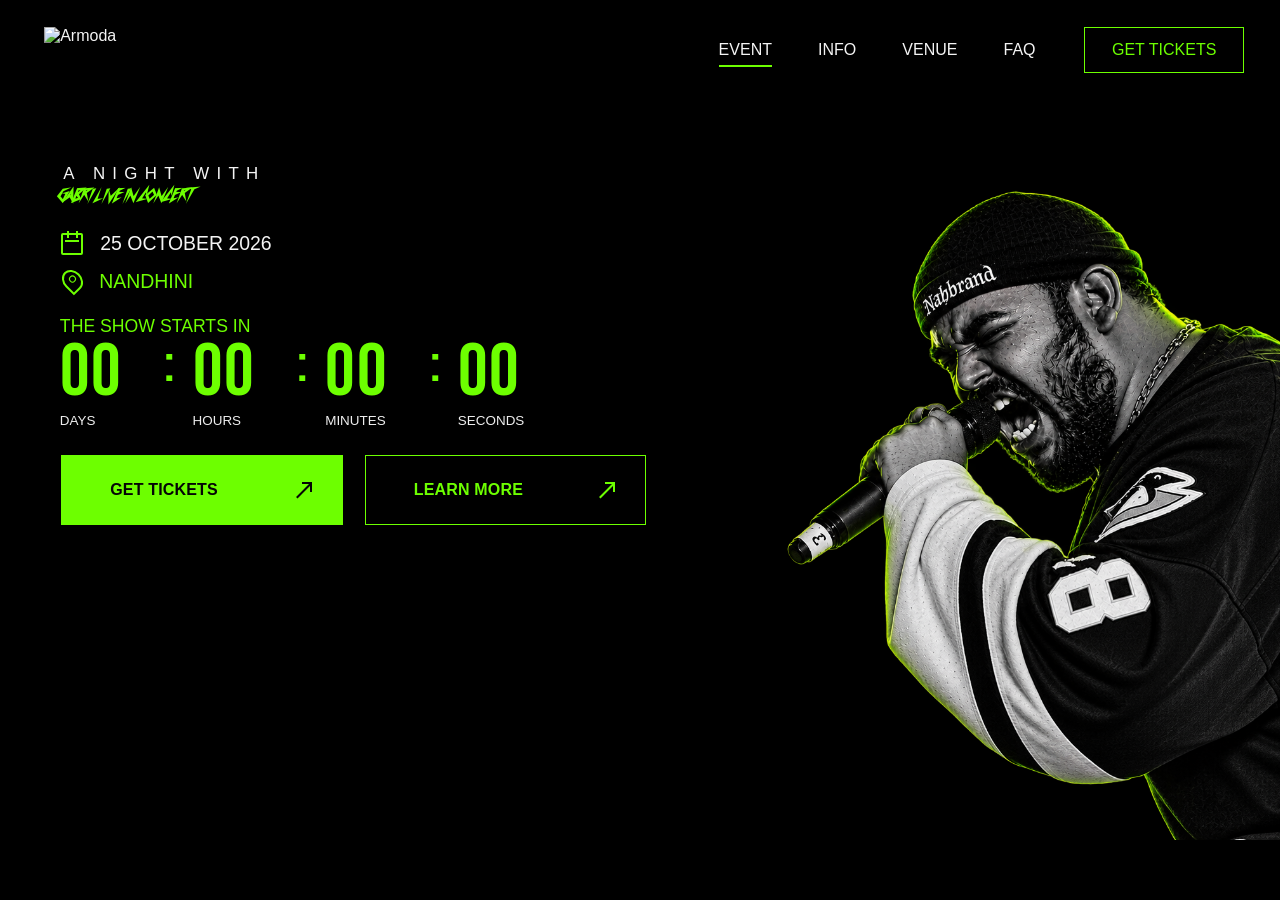
==== index.html @ 2de0a815 "Revise index.html with new logo and structure Updated HTML structure and replaced logo image." ====
<!DOCTYPE html>
<html lang="en">
<head>
  <meta charset="UTF-8">
  <meta name="viewport" content="width=device-width, initial-scale=1.0">
  <title>A freshers with us</title>
  <link rel="preconnect" href="https://fonts.googleapis.com">
  <link rel="preconnect" href="https://fonts.gstatic.com" crossorigin>
  <link href="https://fonts.googleapis.com/css2?family=Anton&family=Bebas+Neue&family=Poppins:wght@400;600&display=swap" rel="stylesheet">
  <link rel="stylesheet" href="shared.css">
  <link rel="stylesheet" href="style.css">
</head>
<body>
  <main class="stage">
    <section class="canvas" aria-label="Concert landing page">

       <div class="asset-placeholder logo-placeholder">
        <img src="armoda.png" alt="Armoda">
      </div>

      <nav class="nav">

        <button class="mobile-menu" type="button" aria-label="Open menu">
          <span></span>
          <span></span>
          <span></span>
        </button>

        <a href="index.html" class="active">EVENT</a>
        <a href="info.html">INFO</a>
        <a href="venue.html">VENUE</a>
        <a href="faq.html">FAQ</a>

        <a class="nav-ticket" href="https://tickets.armado26.in">
          GET TICKETS
        </a>

      </nav>
      <div class="mobile-menu-panel">

        <button class="mobile-menu-close" type="button" aria-label="Close menu">
          ×
        </button>

        <a href="index.html" class="active">EVENT</a>
        <a href="info.html">INFO</a>
        <a href="venue.html">VENUE</a>
        <a href="faq.html">FAQ</a>
        <a href="https://tickets.armado26.in/login">LOGIN</a>

      </div>

      <section class="hero" id="event">
        <p class="eyebrow">A NIGHT WITH</p>

        <h1 class="event-title">
          <span class="line-white">GABRI</span>
          <span class="line-green">LIVE IN CONCERT</span>
        </h1>

        <div class="event-meta">
          <div class="meta-row">
            <span class="css-icon calendar-icon" aria-hidden="true"></span>
            <span>25 OCTOBER 2026</span>
          </div>
          <div class="meta-row location-row">
            <span class="css-icon pin-icon" aria-hidden="true"></span>
            <strong>NANDHINI</strong>
          </div>
        </div>

        <div class="countdown-wrap">
          <p>THE SHOW STARTS IN</p>
          <div class="countdown" aria-live="polite">
            <div><strong id="days">11</strong><span>DAYS</span></div>
            <i>:</i>
            <div><strong id="hours">05</strong><span>HOURS</span></div>
            <i>:</i>
            <div><strong id="minutes">42</strong><span>MINUTES</span></div>
            <i>:</i>
            <div><strong id="seconds">19</strong><span>SECONDS</span></div>
          </div>
        </div>

        <div class="actions" id="tickets">
          <a class="button primary" href="https://tickets.armado26.in">
            <span>GET TICKETS</span><span class="arrow"></span>
          </a>
          <a class="button secondary" href="#info">
            <span>LEARN MORE</span><span class="arrow"></span>
          </a>
        </div>
      </section>

      <!-- ASSET PLACEHOLDER: artist image -->
      <div class="asset-placeholder artist-placeholder">
        <picture>
          <source media="(max-width: 600px)" srcset="artist1.png">
          <img src="artist.png" alt="Artist">
        </picture>
      </div>

      <!-- ASSET PLACEHOLDER: bottom emblem -->

      <!-- Minimal invisible anchors to preserve the original navigation -->
      <span id="info" class="anchor"></span>
      <span id="venue" class="anchor"></span>
      <span id="faq" class="anchor"></span>
    </section>
  </main>
  <script src="script.js"></script>
</body>
</html>
---- shared.css ----
:root {
  --green: #6dff00;
  --white: #f4f4f4;
  --black: #000;
}

.logo-placeholder {
  position: absolute;
  left: 3.45%;
  top: 3%;
  width: 6.7%;
  height: 8.7%;
  border: none;
  background: transparent;
  display: flex;
  align-items: center;
  justify-content: center;
  z-index: 10;
}

.logo-placeholder img {
  width: 100%;
  height: 100%;
  object-fit: contain;
  display: block;
}

.nav {
  position: absolute;
  top: 3%;
  right: 2.8%;
  height: 5.1%;
  display: flex;
  align-items: center;
  gap: 3.6vw;
  z-index: 10;
}

.nav a {
  color: var(--white);
  text-decoration: none;
  font-size: mamp(9px, 1.05vw, 16px);
  font-weight: 500;
  white-space: nowrap;
  transition: 0.2s ease;
}

.nav a:hover {
  color: var(--green);
}

.nav-ticket {
  margin-left: 0.2vw;
  width: 12.5vw;
  min-width: 130px;
  max-width: 192px;
  height: 100%;
  border: 1px solid var(--green);
  color: var(--green) !important;
  display: flex;
  align-items: center;
  justify-content: center;
}

.nav-ticket:hover {
  background: var(--green);
  color: #000 !important;
}

@media (max-width: 900px) {
  .nav {
    gap: 2vw;
  }
  .nav-ticket {
    min-width: 120px;
  }
}

/* =========================================================
   MOBILE NAV — FINAL OVERRIDE
   ========================================================= */

.mobile-menu {
  display: none;
}

.mobile-menu-panel {
  display: none;
}


@media screen and (max-width: 600px) {

  /* -------------------------------------------------------
     NAV CONTAINER
     ------------------------------------------------------- */

  .nav {
    position: absolute !important;

    top: 16px !important;
    left: 0 !important;
    right: 0 !important;

    width: 100% !important;
    height: 40px !important;

    padding: 0 12px !important;

    display: flex !important;
    align-items: center !important;
    justify-content: flex-end !important;

    gap: 0 !important;

    z-index: 100 !important;
  }


  /* -------------------------------------------------------
     HIDE ALL DESKTOP NAV LINKS
     ------------------------------------------------------- */

  .nav > a {
    display: none !important;
  }


  /* -------------------------------------------------------
     HAMBURGER — TOP RIGHT
     ------------------------------------------------------- */

  .mobile-menu {
    display: flex !important;

    position: relative !important;

    width: 35px !important;
    height: 35px !important;

    margin: 0 !important;
    padding: 0 !important;

    border: 1px solid var(--green) !important;

    background: transparent !important;

    flex-direction: column !important;
    align-items: center !important;
    justify-content: center !important;

    gap: 4px !important;

    cursor: pointer;

    z-index: 110 !important;
  }

  .mobile-menu span {
    display: block !important;

    width: 18px !important;
    height: 1px !important;

    margin: 0 !important;

    background: var(--green) !important;
  }


  /* -------------------------------------------------------
     LOGO — TOP LEFT
     ------------------------------------------------------- */

  .logo-placeholder {
    display: flex !important;

    position: absolute !important;

    top: 16px !important;
    left: 12px !important;

    right: auto !important;

    width: 48px !important;
    height: 48px !important;

    margin: 0 !important;
    padding: 0 !important;

    border: none !important;

    background: transparent !important;

    align-items: center !important;
    justify-content: center !important;

    z-index: 110 !important;
  }

  .logo-placeholder img {
    display: block !important;

    width: 100% !important;
    height: 100% !important;

    object-fit: contain !important;
  }


  /* -------------------------------------------------------
     MOBILE MENU PANEL
     ------------------------------------------------------- */

  .mobile-menu-panel {
    position: fixed !important;

    inset: 0 !important;

    width: 100vw !important;
    height: 100vh !important;

    display: flex !important;

    flex-direction: column !important;

    align-items: center !important;
    justify-content: center !important;

    gap: 28px !important;

    background: #000 !important;

    z-index: 200 !important;

    opacity: 0 !important;
    visibility: hidden !important;
    pointer-events: none !important;

    transition:
      opacity 0.2s ease,
      visibility 0.2s ease !important;
  }


  /* OPEN MENU */

  .mobile-menu-panel.open {
    opacity: 1 !important;

    visibility: visible !important;

    pointer-events: auto !important;
  }


  /* MENU LINKS */

  .mobile-menu-panel a {
    display: block !important;

    color: var(--white) !important;

    text-decoration: none !important;

    font-size: 22px !important;

    font-weight: 500 !important;
  }


  .mobile-menu-panel a:hover {
    color: var(--green) !important;
  }


  /* GET TICKETS INSIDE MENU */

  .mobile-menu-panel .mobile-ticket {
    display: flex !important;

    width: auto !important;
    min-width: 160px !important;

    height: auto !important;

    padding: 14px 35px !important;

    margin-top: 10px !important;

    border: 1px solid var(--green) !important;

    color: var(--green) !important;

    align-items: center !important;
    justify-content: center !important;
  }
  .mobile-menu-panel .mobile-ticket {
  border: 1px solid var(--green) !important;
  color: var(--green) !important;
  background: transparent !important;

  padding: 14px 35px !important;

  transition:
    background 0.2s ease,
    color 0.2s ease;
}

.mobile-menu-panel .mobile-ticket:hover {
  background: var(--green) !important;
  color: #000 !important;
  border-color: var(--green) !important;
}
/* =====================================================
   MOBILE MENU CLOSE BUTTON
   ===================================================== */

.mobile-menu-close {
  display: flex !important;

  position: absolute !important;

  top: 16px !important;
  right: 12px !important;

  width: 35px !important;
  height: 35px !important;

  padding: 0 !important;
  margin: 0 !important;

  border: 1px solid var(--green) !important;

  background: transparent !important;

  color: transparent !important;

  cursor: pointer;

  align-items: center !important;
  justify-content: center !important;

  z-index: 210 !important;
}

.mobile-menu-close::before,
.mobile-menu-close::after {
  content: "";

  position: absolute;

  width: 18px;
  height: 1px;

  background: var(--green);

  left: 50%;
  top: 50%;
}

.mobile-menu-close::before {
  transform: translate(-50%, -50%) rotate(45deg);
}

.mobile-menu-close::after {
  transform: translate(-50%, -50%) rotate(-45deg);
}

.mobile-menu-close:hover {
  background: var(--green) !important;
}

.mobile-menu-close:hover::before,
.mobile-menu-close:hover::after {
  background: #000;
}
}
@media screen and (max-width: 600px) {

  html,
  body {
    width: 100%;
    min-height: 100%;
    margin: 0;
    padding: 0;

    scrollbar-width: none;
    -ms-overflow-style: none;
  }

  html::-webkit-scrollbar,
  body::-webkit-scrollbar {
    display: none;
    width: 0;
    height: 0;
  }

  /* Hide scrollbars on every element */

  * {
    scrollbar-width: none;
    -ms-overflow-style: none;
  }

  *::-webkit-scrollbar {
    display: none;
    width: 0;
    height: 0;
  }
}
  .nav a.active {
  color: var(--white);
  position: relative;
}

.nav a.active::after {
  content: "";
  position: absolute;
  left: 0;
  right: 0;
  bottom: -8px;
  height: 2px;
  background: var(--green);
}
.mobile-menu-panel a.active {
  color: var(--white);
  position: relative;
}

.mobile-menu-panel a.active::after {
  content: "";
  position: absolute;
  left: 0;
  right: 0;
  bottom: -6px;
  height: 2px;
  background: var(--green);
}
---- style.css ----
@font-face {
  font-family: "CyberBlast";
  src: url("./Cyber.otf") format("opentype");
  font-weight: normal;
  font-style: normal;
  font-display: swap;
}

* {
  box-sizing: border-box;
}


html,
body {
  width: 100%;
  height: 100%;
  margin: 0;
  padding: 0;
  background: #000;
  overflow: hidden;
}

body {
  color: var(--white);
  font-family: Arial, Helvetica, sans-serif;
}

/* =========================================================
   FULL SCREEN
   ========================================================= */

.stage {
  position: relative;
  width: 100vw;
  height: 100vh;
  overflow: hidden;
  background: #000;
}

.canvas {
  position: relative;
  width: 100%;
  height: 100%;
  overflow: hidden;
  background: #000;
  isolation: isolate;
  container-type: size;
}
.arrow {
  position: relative;

  width: 18px;
  height: 18px;

  display: block;
}

/* diagonal line */
.arrow::before {
  content: "";

  position: absolute;

  width: 19px;
  height: 2px;

  background: currentColor;

  top: 9px;
  left: 0;

  transform: rotate(-45deg);

  transform-origin: center;
}

/* arrow head */
.arrow::after {
  content: "";

  position: absolute;

  width: 8px;
  height: 8px;

  border-top: 2px solid currentColor;
  border-right: 2px solid currentColor;

  top: 1px;
  right: 0;
}
/* =========================================================
   ASSET PLACEHOLDERS
   ========================================================= */

   .artist-placeholder {
  position: absolute;
  right: -2%;
  top: 8%;
  width: 58%;
  height: 86%;

  border: none;
  background: transparent;

  display: flex;
  align-items: center;
  justify-content: center;

  z-index: 2;
}

.artist-placeholder img {
  width: 150%;
  height: 160%;
  object-fit: contain;
  object-position: center;
  display: block;
  transform: translate(10px, 65px);
}

.title-placeholder {
  position: relative;
  width: 27%;
  height: auto;
  margin-top: 3px;
  margin-bottom: 10px;

  display: flex;
  align-items: center;
}

.title-placeholder img {
  width: 100%;
  height: auto;
  display: block;
  object-fit: contain;
}

.asset-placeholder span {
  font-size: clamp(7px, 0.65vw, 12px);
  letter-spacing: 0.18em;
  font-weight: 700;
}

.artist-placeholder {
  right: 0;
  top: 12%;
  width: 50.8%;
  height: 76%;
  border-color: rgba(109, 255, 0, 0.13);
}

.artist-placeholder .placeholder-inner {
  display: flex;
  flex-direction: column;
  gap: 8px;
  align-items: center;
  opacity: 0.65;
}

.artist-placeholder small {
  font-size: clamp(6px, 0.5vw, 10px);
}

.emblem-placeholder {
  left: 47.3%;
  bottom: 4%;
  width: 5.8%;
  height: 8.5%;
}

/* =========================================================
   NAVIGATION
   ========================================================= */

 
/* =========================================================
   HERO
   ========================================================= */

.hero {
  position: absolute;

  left: 4.35%;
  top: 18.45%;

  width: 54.5%;

  z-index: 4;
}

.eyebrow {
  margin: 0 0 1% 1.1%;

  font-size: clamp(10px, 1.32vw, 20px);
  line-height: 1;

  letter-spacing: 0.43em;
  font-weight: 400;

  color: #f4f4f4;
}

/* =========================================================
   MAIN TITLE
   ========================================================= */
.gabri{
  font-family: "CyberBlast", sans-serif;
}
h1 {
  position: relative;

  margin: 0;

  color: var(--green);

  font-family: "CyberBlast", sans-serif;


  font-weight: 900;

  line-height: 0.78;

  letter-spacing: -0.075em;

  transform: skewX(-5deg);
  transform-origin: left center;

  text-transform: uppercase;

  white-space: nowrap;
}

.title-break {
  display: none;
}

/* =========================================================
   SUBTITLE
   ========================================================= */

.subline {
  margin: 2.5% 0 0 1.2%;

  display: flex;
  align-items: baseline;

  gap: 1.2em;

  font-size: clamp(9px, 1.18vw, 18px);

  letter-spacing: 0.32em;

  line-height: 1;

  white-space: nowrap;
}

.subline span {
  color: var(--green);
}

.subline b {
  color: #eee;
  font-weight: 400;
}

/* =========================================================
   EVENT INFORMATION
   ========================================================= */

.event-meta {
  margin-top: 4%;
  margin-left: 0.8%;

  display: flex;
  flex-direction: column;

  gap: 13px;

  font-size: clamp(12px, 1.52vw, 23px);

  line-height: 1.15;
}

.meta-row {
  display: flex;
  align-items: flex-start;

  gap: 17px;
}

.location-row {
  line-height: 1.35;
}

.location-row strong {
  color: var(--green);
  font-weight: 400;
}

/* =========================================================
   ICONS
   ========================================================= */

.css-icon {
  position: relative;

  flex: 0 0 auto;

  width: 22px;
  height: 22px;

  margin-top: 1px;
}

.calendar-icon {
  border: 2px solid var(--green);
  border-radius: 2px;
}

.calendar-icon::before {
  content: "";

  position: absolute;

  left: 2px;
  right: 2px;
  top: 5px;

  border-top: 2px solid var(--green);
}

.calendar-icon::after {
  content: "";

  position: absolute;

  left: 4px;
  top: -4px;

  width: 2px;
  height: 7px;

  background: var(--green);

  box-shadow: 9px 0 var(--green);
}

.pin-icon {
  width: 19px;
  height: 23px;

  border: 2px solid var(--green);

  border-radius: 50% 50% 50% 0;

  transform: rotate(-45deg);

  margin-left: 2px;
}

.pin-icon::after {
  content: "";

  position: absolute;

  width: 5px;
  height: 5px;

  left: 5px;
  top: 5px;

  border: 1.5px solid var(--green);

  border-radius: 50%;
}

/* =========================================================
   COUNTDOWN
   ========================================================= */

.countdown-wrap {
  margin-top: 3.4%;
  margin-left: 0.6%;
}

.countdown-wrap > p {
  margin: 0 0 1% 0;

  color: var(--green);

  font-size: clamp(11px, 1.38vw, 21px);

  line-height: 1;

  font-weight: 400;
}

.countdown {
  display: flex;

  align-items: flex-start;

  width: 70%;

  justify-content: space-between;
}

.countdown > div {
  display: flex;

  flex-direction: column;

  min-width: 18%;
}

.countdown strong {
  color: var(--green);

  font-family:
    "Bebas Neue",
    Impact,
    "Arial Narrow Bold",
    sans-serif;

  font-size: clamp(38px, 5.8vw, 89px);

  line-height: 0.82;

  font-weight: 400;

  letter-spacing: 0.02em;
}

.countdown span {
  margin-top: 10px;

  color: #eee;

  font-size: clamp(7px, 1.05vw, 16px);

  line-height: 1;
}

.countdown i {
  color: var(--green);

  font-family:
    "Bebas Neue",
    Impact,
    sans-serif;

  font-style: normal;

  font-size: clamp(34px, 4.4vw, 68px);

  line-height: 0.78;
}

/* =========================================================
   BUTTONS
   ========================================================= */

.actions {
  margin-top: 4%;
  margin-left: 0.8%;

  display: flex;

  gap: 22px;
}

.button {
  height: 70px;

  width: 295px;

  max-width: 22vw;

  display: flex;

  align-items: center;

  justify-content: space-between;

  padding:
    0
    30px
    0
    48px;

  text-decoration: none;

  font-size: clamp(11px, 1.25vw, 19px);

  font-weight: 700;

  letter-spacing: 0.01em;
}

.button .arrow {
  font-size: 29px;

  line-height: 1;

  font-weight: 400;
}

.primary {
  background: var(--green);

  color: #050505;

  border: 1px solid var(--green);
}

.secondary {
  background: transparent;

  color: var(--green);

  border: 1px solid var(--green);
}

/* =========================================================
   IMPORTANT:
   SHORT / WIDE SCREENS
   ========================================================= */

/*
   Your browser is approximately 16:8 rather than 3:2.

   Instead of creating side gaps or making the page taller than
   the browser, we keep the webpage itself at 100vw × 100vh.
*/

@media (max-height: 850px) {

  .hero {
    top: 17%;
  }

  .event-meta {
    margin-top: 3%;
    gap: 9px;
  }

  .countdown-wrap {
    margin-top: 2.5%;
  }

  .actions {
    margin-top: 3%;
  }

  .button {
    height: 62px;
  }
}

/* =========================================================
   VERY SHORT SCREENS
   ========================================================= */

@media (max-height: 700px) {

  .hero {
    top: 14%;
  }

  .eyebrow {
    margin-bottom: 0.7%;
  }

  h1 {
    font-size: clamp(48px, 10.8vw, 160px);
  }

  .subline {
    margin-top: 1.7%;
  }

  .event-meta {
    margin-top: 2.5%;
    gap: 7px;
  }

  .countdown-wrap {
    margin-top: 2%;
  }

  .actions {
    margin-top: 2.5%;
  }

  .button {
    height: 55px;
  }
}

/* =========================================================
   SMALL SCREENS
   ========================================================= */

@media (max-width: 900px) {


  .hero {
    width: 58%;
  }

  .artist-placeholder {
    width: 48%;
  }
  .countdown {
    width: 75%;
  }

  .actions {
    gap: 10px;
  }

  .button {
    height: 55px;

    padding-left: 25px;
    padding-right: 18px;
  }
}
@media (max-width: 600px) {

  .canvas {
    display: flex;
    flex-direction: column;
    overflow-y: auto;
    padding: 16px 6% 50px;
    box-sizing: border-box;
    gap: 22px;
  }
  .title-break {
  display: block;
}


  /* Unwrap hero so its children become direct flex items of
     .canvas, sitting alongside the artist photo — this lets us
     reorder across what used to be separate elements */
  .hero {
    display: contents;
  }

  .eyebrow  { order: 1; margin: 0; }
  h1        { order: 2; margin: 0; font-size: clamp(42px, 14vw, 72px); white-space: normal; }
  .subline  { order: 3; margin: 0; flex-wrap: wrap; white-space: normal; }

  .artist-placeholder {
    order: 4;
    position: relative;
    inset: auto;
    right: auto;
    top: auto;
    width: 100%;
    height: 280px;
    opacity: 1;
    z-index: auto;
  }

  .artist-placeholder img {
    width: 100%;
    height: 100%;
    max-width: none;
    object-fit: cover;
    object-position: center 25%;
    transform: none;
  }

  .countdown-wrap {
  order: 5;
  margin: 0;
}

.countdown {
  width: 100%;
}

.countdown-wrap > p {
  width: 100%;
  text-align: center;
  margin-left: 0;
  margin-bottom: 8px;

  display: flex;
  align-items: center;
  justify-content: center;
  gap: 10px;
}

/* Lines on both sides */
.countdown-wrap > p::before,
.countdown-wrap > p::after {
  content: "";
  height: 1px;
  background: rgba(109, 255, 0, 0.35);
  flex: 1;
  max-width: 70px;
}

  .event-meta { order: 6; margin: 0; }

  .actions {
    order: 7;
    margin: 0;
    flex-direction: column;
    gap: 12px;
  }

  .button {
    width: 100%;
    max-width: 100%;
    height: 58px;
    padding-left: 24px;
  }

  .emblem-placeholder {
    display: none;
  }
}
.button .arrow {
  position: relative;
  z-index: 2;
  transition: transform 0.25s ease;
}

.button:hover .arrow {
  transform: translate(4px, -4px);
}
.button {
  position: relative;
  transition: transform 0.15s ease;
}

.button:hover {
  transform: translate(2px, -2px);
}

.button .arrow {
  transition: transform 0.2s ease;
}

.button:hover .arrow {
  transform: translate(5px, -5px);
}
/* Wider phones — prevent artist from becoming oversized */
@media (max-width: 600px) {

  .artist-placeholder {
    position: relative !important;
    width: 100% !important;
    height: 330px !important;
    margin: 0 !important;
    padding: 0 !important;

    display: flex !important;
    align-items: flex-end !important;
    justify-content: center !important;

    overflow: visible !important;
    z-index: 2 !important;
  }

  .artist-placeholder picture {
    width: 100% !important;
    height: 100% !important;

    display: flex !important;
    align-items: flex-end !important;
    justify-content: center !important;
  }

  .artist-placeholder img {
    width: 150% !important;
    height: auto !important;

    max-width: none !important;
    max-height: 330px !important;

    display: block !important;

    object-fit: contain !important;
    object-position: center bottom !important;

    transform: none !important;
  }
}
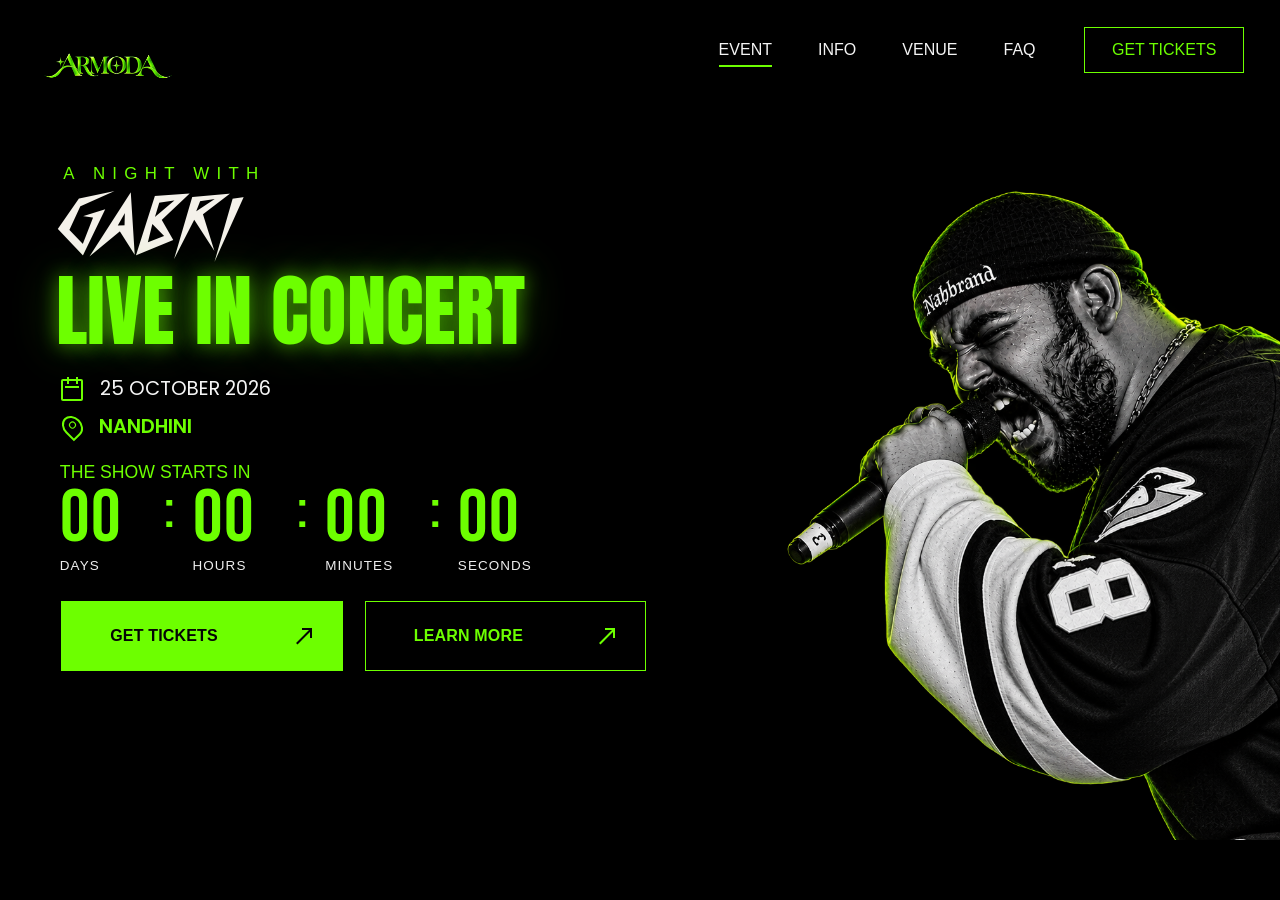
==== commit 028455b4: "Update font link and image source in index.html" ====
--- a/index.html
+++ b/index.html
@@ -6,7 +6,7 @@
   <title>A freshers with us</title>
   <link rel="preconnect" href="https://fonts.googleapis.com">
   <link rel="preconnect" href="https://fonts.gstatic.com" crossorigin>
-  <link href="https://fonts.googleapis.com/css2?family=Anton&family=Bebas+Neue&family=Poppins:wght@400;600&display=swap" rel="stylesheet">
+  <link href="https://fonts.googleapis.com/css2?family=Anton&family=Bebas+Neue&family=Orbitron:wght@500;700&family=Poppins:wght@400;600&display=swap" rel="stylesheet">
   <link rel="stylesheet" href="shared.css">
   <link rel="stylesheet" href="style.css">
 </head>
@@ -95,7 +95,7 @@
       <!-- ASSET PLACEHOLDER: artist image -->
       <div class="asset-placeholder artist-placeholder">
         <picture>
-          <source media="(max-width: 600px)" srcset="artist1.png">
+          <source media="(max-width: 600px)" srcset="artist1.jpeg">
           <img src="artist.png" alt="Artist">
         </picture>
       </div>
--- a/shared.css
+++ b/shared.css
@@ -8,7 +8,7 @@
   position: absolute;
   left: 3.45%;
   top: 3%;
-  width: 6.7%;
+  width: 10%;
   height: 8.7%;
   border: none;
   background: transparent;
@@ -173,30 +173,21 @@
      ------------------------------------------------------- */
 
   .logo-placeholder {
-    display: flex !important;
-
-    position: absolute !important;
-
-    top: 16px !important;
-    left: 12px !important;
-
-    right: auto !important;
-
-    width: 48px !important;
-    height: 48px !important;
-
-    margin: 0 !important;
-    padding: 0 !important;
-
-    border: none !important;
-
-    background: transparent !important;
-
-    align-items: center !important;
-    justify-content: center !important;
-
-    z-index: 110 !important;
-  }
+  display: flex !important;
+  position: absolute !important;
+  top: 16px !important;
+  left: 12px !important;
+  right: auto !important;
+  width: 110px !important;
+  height: 48px !important;
+  margin: 0 !important;
+  padding: 0 !important;
+  border: none !important;
+  background: transparent !important;
+  align-items: center !important;
+  justify-content: flex-start !important;
+  z-index: 110 !important;
+}
 
   .logo-placeholder img {
     display: block !important;
--- a/style.css
+++ b/style.css
@@ -94,7 +94,7 @@
    ASSET PLACEHOLDERS
    ========================================================= */
 
-   .artist-placeholder {
+.artist-placeholder {
   position: absolute;
   right: -2%;
   top: 8%;
@@ -120,24 +120,6 @@
   transform: translate(10px, 65px);
 }
 
-.title-placeholder {
-  position: relative;
-  width: 27%;
-  height: auto;
-  margin-top: 3px;
-  margin-bottom: 10px;
-
-  display: flex;
-  align-items: center;
-}
-
-.title-placeholder img {
-  width: 100%;
-  height: auto;
-  display: block;
-  object-fit: contain;
-}
-
 .asset-placeholder span {
   font-size: clamp(7px, 0.65vw, 12px);
   letter-spacing: 0.18em;
@@ -171,6 +153,16 @@
   height: 8.5%;
 }
 
+/* ===== TEXT LOGO (temporary, until real mark is ready) ===== */
+.site-logo {
+  font-family: "Anton", sans-serif;
+  color: var(--green);
+  font-size: clamp(20px, 2.2vw, 34px);
+  letter-spacing: 0.05em;
+  text-transform: uppercase;
+  text-shadow: 0 0 20px rgba(109, 255, 0, 0.45);
+}
+
 /* =========================================================
    NAVIGATION
    ========================================================= */
@@ -200,71 +192,88 @@
   letter-spacing: 0.43em;
   font-weight: 400;
 
-  color: #f4f4f4;
+  color: var(--green);
 }
 
 /* =========================================================
    MAIN TITLE
    ========================================================= */
-.gabri{
+
+.event-title {
+  display: flex;
+  flex-direction: column;
+  gap: 0.08em;
+
+  margin: 0;
+
+  font-family: "Anton", sans-serif;
+
+  font-weight: 400;
+
+  line-height: 1;
+
+  letter-spacing: 0.01em;
+
+  text-transform: uppercase;
+  white-space: normal;
+}
+
+.event-title .line-white {
+  color: #f4f1ea;
   font-family: "CyberBlast", sans-serif;
-}
-h1 {
-  position: relative;
-
-  margin: 0;
-
+  font-size: clamp(48px, 6.2vw, 96px);
+}
+
+.event-title .line-green {
   color: var(--green);
-
-  font-family: "CyberBlast", sans-serif;
-
-
-  font-weight: 900;
-
-  line-height: 0.78;
-
-  letter-spacing: -0.075em;
-
-  transform: skewX(-5deg);
-  transform-origin: left center;
-
-  text-transform: uppercase;
-
-  white-space: nowrap;
-}
-
-.title-break {
-  display: none;
-}
-
-/* =========================================================
-   SUBTITLE
-   ========================================================= */
-
-.subline {
-  margin: 2.5% 0 0 1.2%;
-
-  display: flex;
-  align-items: baseline;
-
-  gap: 1.2em;
-
-  font-size: clamp(9px, 1.18vw, 18px);
-
-  letter-spacing: 0.32em;
-
-  line-height: 1;
-
-  white-space: nowrap;
-}
-
-.subline span {
-  color: var(--green);
-}
-
-.subline b {
-  color: #eee;
-  font-weight: 400;
+  font-size: clamp(48px, 6.2vw, 96px);
+  text-shadow:
+    0 0 20px rgba(109, 255, 0, 0.55),
+    0 0 45px rgba(109, 255, 0, 0.3);
+  animation: neon-flicker 4s infinite;
+}
+
+@keyframes neon-flicker {
+  0%, 100% {
+    text-shadow:
+      0 0 20px rgba(109, 255, 0, 0.55),
+      0 0 45px rgba(109, 255, 0, 0.3);
+  }
+  3% {
+    text-shadow:
+      0 0 6px rgba(109, 255, 0, 0.2),
+      0 0 12px rgba(109, 255, 0, 0.1);
+  }
+  6% {
+    text-shadow:
+      0 0 20px rgba(109, 255, 0, 0.55),
+      0 0 45px rgba(109, 255, 0, 0.3);
+  }
+  8% {
+    text-shadow:
+      0 0 4px rgba(109, 255, 0, 0.15),
+      0 0 10px rgba(109, 255, 0, 0.08);
+  }
+  10% {
+    text-shadow:
+      0 0 20px rgba(109, 255, 0, 0.55),
+      0 0 45px rgba(109, 255, 0, 0.3);
+  }
+  45% {
+    text-shadow:
+      0 0 20px rgba(109, 255, 0, 0.55),
+      0 0 45px rgba(109, 255, 0, 0.3);
+  }
+  48% {
+    text-shadow:
+      0 0 8px rgba(109, 255, 0, 0.25),
+      0 0 16px rgba(109, 255, 0, 0.12);
+  }
+  50% {
+    text-shadow:
+      0 0 20px rgba(109, 255, 0, 0.55),
+      0 0 45px rgba(109, 255, 0, 0.3);
+  }
 }
 
 /* =========================================================
@@ -280,6 +289,7 @@
 
   gap: 13px;
 
+  font-family: "Poppins", "Arial", sans-serif;
   font-size: clamp(12px, 1.52vw, 23px);
 
   line-height: 1.15;
@@ -298,7 +308,7 @@
 
 .location-row strong {
   color: var(--green);
-  font-weight: 400;
+  font-weight: 600;
 }
 
 /* =========================================================
@@ -440,9 +450,11 @@
 
   color: #eee;
 
-  font-size: clamp(7px, 1.05vw, 16px);
+  font-size: clamp(9px, 1.05vw, 16px);
 
   line-height: 1;
+
+  letter-spacing: 0.08em;
 }
 
 .countdown i {
@@ -575,12 +587,9 @@
     margin-bottom: 0.7%;
   }
 
-  h1 {
+  .event-title .line-white,
+  .event-title .line-green {
     font-size: clamp(48px, 10.8vw, 160px);
-  }
-
-  .subline {
-    margin-top: 1.7%;
   }
 
   .event-meta {
@@ -636,14 +645,10 @@
     display: flex;
     flex-direction: column;
     overflow-y: auto;
-    padding: 16px 6% 50px;
+    padding: 40px 6% 50px;
     box-sizing: border-box;
-    gap: 22px;
-  }
-  .title-break {
-  display: block;
-}
-
+    gap: 14px;
+  }
 
   /* Unwrap hero so its children become direct flex items of
      .canvas, sitting alongside the artist photo — this lets us
@@ -653,8 +658,11 @@
   }
 
   .eyebrow  { order: 1; margin: 0; }
-  h1        { order: 2; margin: 0; font-size: clamp(42px, 14vw, 72px); white-space: normal; }
-  .subline  { order: 3; margin: 0; flex-wrap: wrap; white-space: normal; }
+  .event-title { order: 2; margin: 0; }
+  .event-title .line-white,
+  .event-title .line-green {
+    font-size: clamp(32px, 10.5vw, 54px);
+  }
 
   .artist-placeholder {
     order: 4;
@@ -724,6 +732,10 @@
     padding-left: 24px;
   }
 
+  .countdown span {
+    font-size: 11px;
+  }
+
   .emblem-placeholder {
     display: none;
   }
@@ -790,7 +802,7 @@
     display: block !important;
 
     object-fit: contain !important;
-    object-position: center bottom !important;
+    object-position: center 15% !important;
 
     transform: none !important;
   }
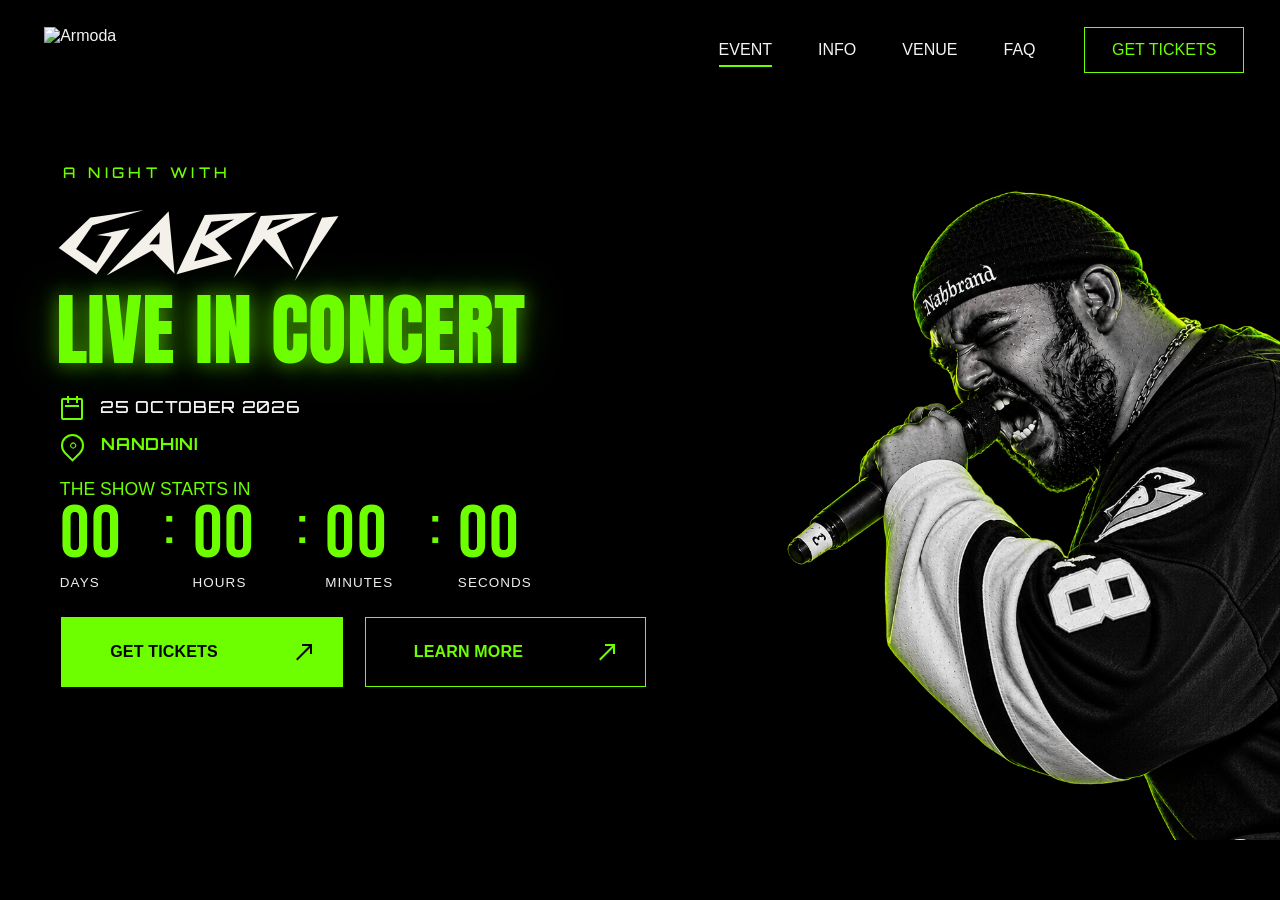
==== commit 2900b63e: "Replace image source and update picture tag" ====
--- a/index.html
+++ b/index.html
@@ -15,7 +15,7 @@
     <section class="canvas" aria-label="Concert landing page">
 
        <div class="asset-placeholder logo-placeholder">
-        <img src="armoda.png" alt="Armoda">
+        <img src="sabka.jpeg" alt="Armoda">
       </div>
 
       <nav class="nav">
@@ -94,7 +94,7 @@
 
       <!-- ASSET PLACEHOLDER: artist image -->
       <div class="asset-placeholder artist-placeholder">
-        <picture>
+        <picture> 
           <source media="(max-width: 600px)" srcset="artist1.jpeg">
           <img src="artist.png" alt="Artist">
         </picture>
--- a/style.css
+++ b/style.css
@@ -183,14 +183,16 @@
   z-index: 4;
 }
 
+/* "A NIGHT WITH" - Orbitron, with a bigger gap before GABRI */
 .eyebrow {
-  margin: 0 0 1% 1.1%;
-
-  font-size: clamp(10px, 1.32vw, 20px);
+  margin: 0 0 clamp(14px, 2.2vw, 34px) 1.1%;
+
+  font-family: "Orbitron", sans-serif;
+  font-weight: 500;
+  font-size: clamp(9px, 1.15vw, 17px);
   line-height: 1;
 
-  letter-spacing: 0.43em;
-  font-weight: 400;
+  letter-spacing: 0.3em;
 
   color: var(--green);
 }
@@ -218,10 +220,15 @@
   white-space: normal;
 }
 
+/* GABRI - stretched 50% wider, same height */
 .event-title .line-white {
   color: #f4f1ea;
   font-family: "CyberBlast", sans-serif;
   font-size: clamp(48px, 6.2vw, 96px);
+
+  align-self: flex-start;          /* stops it stretching across the flex column */
+  transform: scaleX(1.5);          /* change this number for more / less stretch */
+  transform-origin: left center;   /* grows to the right, stays aligned to the left edge */
 }
 
 .event-title .line-green {
@@ -289,8 +296,11 @@
 
   gap: 13px;
 
-  font-family: "Poppins", "Arial", sans-serif;
-  font-size: clamp(12px, 1.52vw, 23px);
+  /* date + NANDHINI - Orbitron */
+  font-family: "Orbitron", "Arial", sans-serif;
+  font-weight: 500;
+  font-size: clamp(11px, 1.3vw, 20px);
+  letter-spacing: 0.04em;
 
   line-height: 1.15;
 }
@@ -308,7 +318,7 @@
 
 .location-row strong {
   color: var(--green);
-  font-weight: 600;
+  font-weight: 700;
 }
 
 /* =========================================================
@@ -360,32 +370,25 @@
 }
 
 .pin-icon {
-  width: 19px;
+  width: 23px;
   height: 23px;
-
   border: 2px solid var(--green);
-
   border-radius: 50% 50% 50% 0;
-
   transform: rotate(-45deg);
-
-  margin-left: 2px;
+  margin-left: 0;
+  box-sizing: border-box;
 }
 
 .pin-icon::after {
   content: "";
-
   position: absolute;
-
-  width: 5px;
-  height: 5px;
-
-  left: 5px;
-  top: 5px;
-
+  width: 6px;
+  height: 6px;
+  left: 6.5px;
+  top: 6.5px;
   border: 1.5px solid var(--green);
-
   border-radius: 50%;
+  box-sizing: border-box;
 }
 
 /* =========================================================
@@ -584,7 +587,7 @@
   }
 
   .eyebrow {
-    margin-bottom: 0.7%;
+    margin-bottom: clamp(10px, 1.6vw, 24px);
   }
 
   .event-title .line-white,
@@ -657,7 +660,7 @@
     display: contents;
   }
 
-  .eyebrow  { order: 1; margin: 0; }
+  .eyebrow  { order: 1; margin: 0 0 10px; }
   .event-title { order: 2; margin: 0; }
   .event-title .line-white,
   .event-title .line-green {
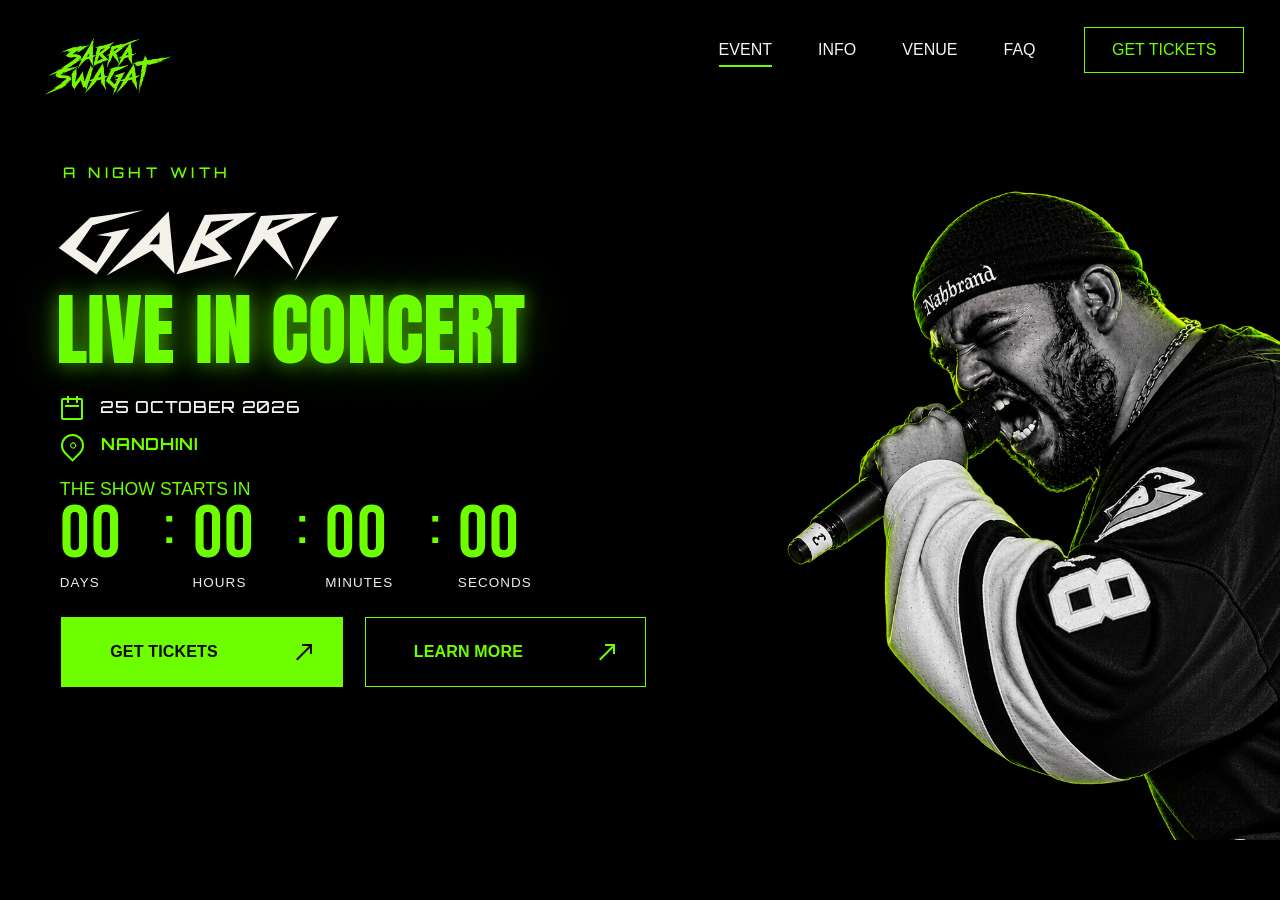
==== commit 7446ff74: "Replace sabka.jpeg with sabka.png in index.html" ====
--- a/index.html
+++ b/index.html
@@ -15,7 +15,7 @@
     <section class="canvas" aria-label="Concert landing page">
 
        <div class="asset-placeholder logo-placeholder">
-        <img src="sabka.jpeg" alt="Armoda">
+        <img src="sabka.png" alt="Armoda">
       </div>
 
       <nav class="nav">
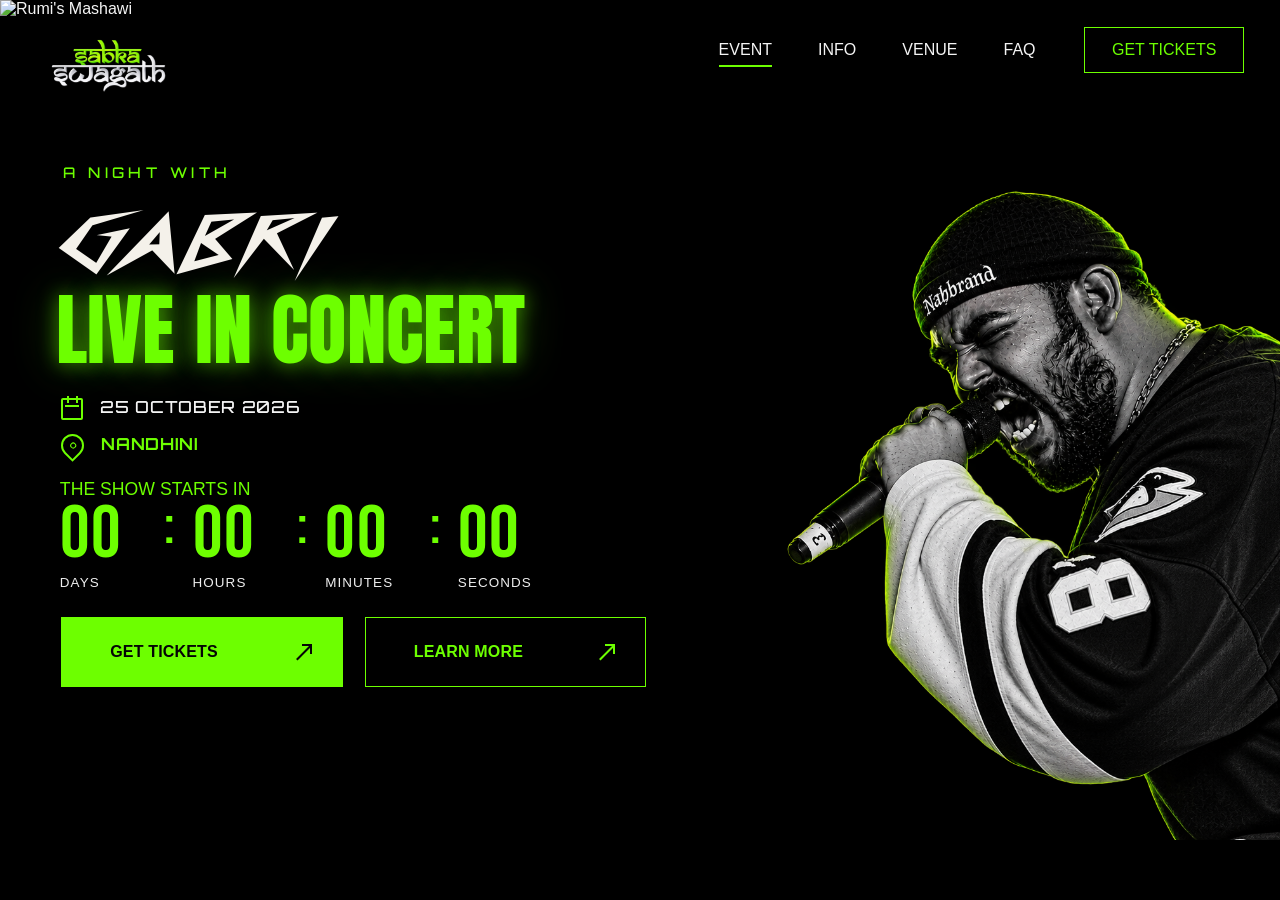
==== commit 253d7ec6: "Update image alt text and add sponsor logo" ====
--- a/index.html
+++ b/index.html
@@ -15,7 +15,11 @@
     <section class="canvas" aria-label="Concert landing page">
 
        <div class="asset-placeholder logo-placeholder">
-        <img src="sabka.png" alt="Armoda">
+        <img src="sabka.png" alt="Sabka Swagath">
+      </div>
+
+      <div class="sponsor-logo">
+        <img src="rumi.png" alt="Rumi's Mashawi">
       </div>
 
       <nav class="nav">
@@ -52,7 +56,6 @@
 
       <section class="hero" id="event">
         <p class="eyebrow">A NIGHT WITH</p>
-
         <h1 class="event-title">
           <span class="line-white">GABRI</span>
           <span class="line-green">LIVE IN CONCERT</span>
--- a/style.css
+++ b/style.css
@@ -659,8 +659,9 @@
   .hero {
     display: contents;
   }
-
-  .eyebrow  { order: 1; margin: 0 0 10px; }
+  
+
+  .eyebrow  { order: 1; margin: 0 0 -1px; }
   .event-title { order: 2; margin: 0; }
   .event-title .line-white,
   .event-title .line-green {
@@ -669,7 +670,7 @@
 
   .artist-placeholder {
     order: 4;
-    position: relative;
+    position: relative; 
     inset: auto;
     right: auto;
     top: auto;
@@ -809,4 +810,42 @@
 
     transform: none !important;
   }
-}
+
+  .logo-placeholder img {
+  width: 75% !important;
+  height: auto !important;
+  max-width: none !important;
+}
+.sponsor-logo {
+    position: absolute;
+    top: 20px;
+    right: 70px;
+    padding-left: 18px;
+    width: 120px;
+    height: 45px;
+
+    display: flex;
+    align-items: center;
+    justify-content: center;
+    
+    z-index: 20;
+    
+  }
+  .sponsor-logo::before {
+  content: "";
+  position: absolute;
+  left: 0;
+  top: 8px;
+  height: 28px;
+  width: 1px;
+  background: rgba(255,255,255,0.35);
+}
+
+  .sponsor-logo img {
+    display: block;
+    width: 100%;
+    height: auto;
+    max-width: 100%;
+    object-fit: contain;
+  }
+}
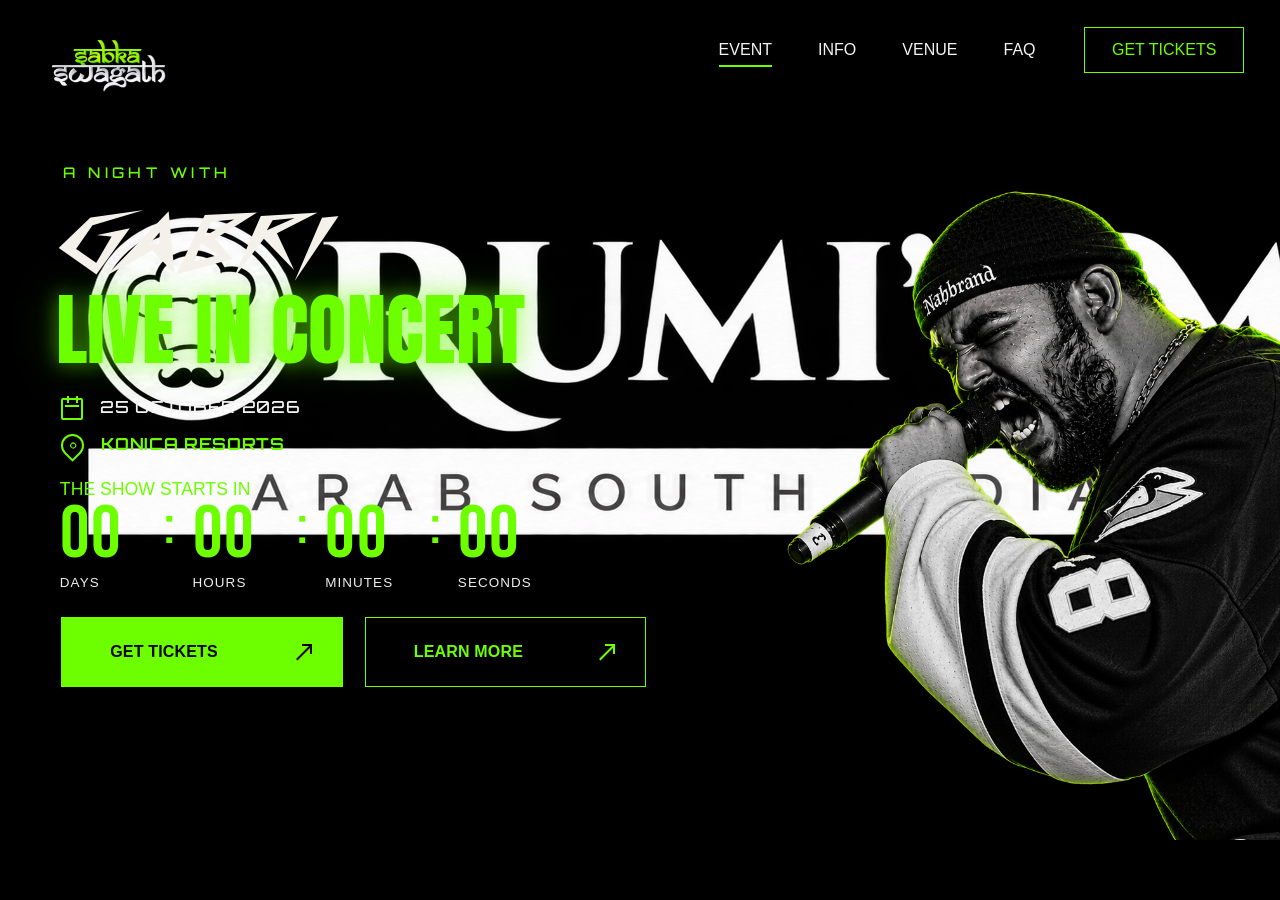
==== commit 8e58d85a: "ss" ====
--- a/index.html
+++ b/index.html
@@ -68,7 +68,7 @@
           </div>
           <div class="meta-row location-row">
             <span class="css-icon pin-icon" aria-hidden="true"></span>
-            <strong>NANDHINI</strong>
+            <strong>KONICA RESORTS</strong>
           </div>
         </div>
 
--- a/style.css
+++ b/style.css
@@ -817,35 +817,34 @@
   max-width: none !important;
 }
 .sponsor-logo {
-    position: absolute;
-    top: 20px;
-    right: 70px;
-    padding-left: 18px;
-    width: 120px;
-    height: 45px;
-
-    display: flex;
-    align-items: center;
-    justify-content: center;
-    
-    z-index: 20;
-    
-  }
-  .sponsor-logo::before {
+  position: absolute;
+  top: 18px;
+  left: 110px;      /* 122px logo-right-edge + 14px gap */
+  height: 45px;
+
+  display: flex;
+  align-items: center;
+  gap: 14px;          /* <-- this now controls BOTH gaps equally */
+
+  padding: 0;
+  margin: 0;
+  z-index: 20;
+}
+
+.sponsor-logo::before {
   content: "";
-  position: absolute;
-  left: 0;
-  top: 8px;
+  width: 1px;
   height: 28px;
-  width: 1px;
-  background: rgba(255,255,255,0.35);
-}
-
-  .sponsor-logo img {
-    display: block;
-    width: 100%;
-    height: auto;
-    max-width: 100%;
-    object-fit: contain;
-  }
-}
+  background: rgba(255, 255, 255, 0.35);
+  /* no more position/left/top — it's a real flex item now */
+}
+
+.sponsor-logo img {
+  display: block;
+  width: 120px;
+  height: auto;
+  margin-left: 0;    /* gap handles the spacing now, not margin */
+  object-fit: contain;
+}
+
+}
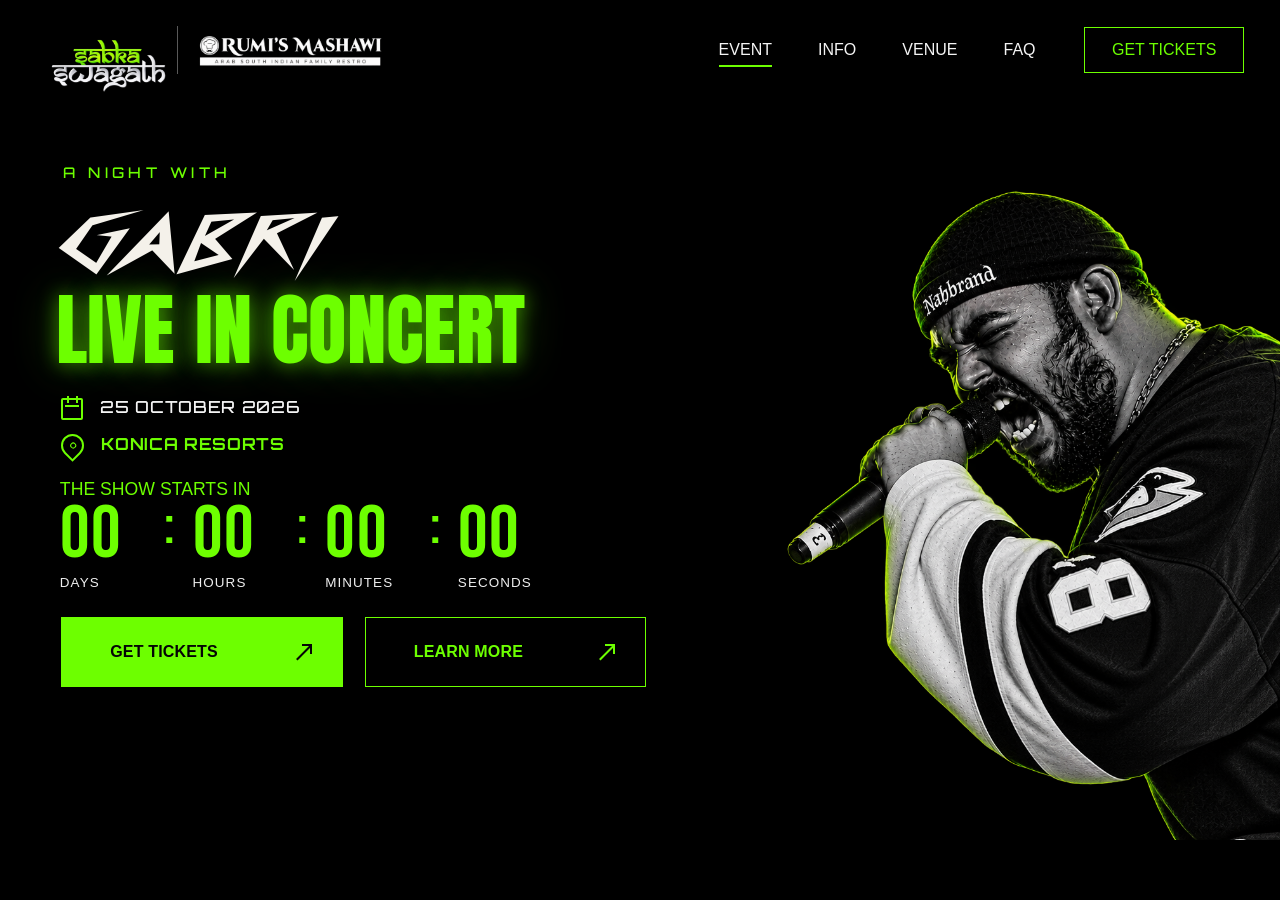
==== commit eaec99e1: "Refactor HTML structure and update links" ====
--- a/index.html
+++ b/index.html
@@ -14,7 +14,7 @@
   <main class="stage">
     <section class="canvas" aria-label="Concert landing page">
 
-       <div class="asset-placeholder logo-placeholder">
+      <div class="asset-placeholder logo-placeholder">
         <img src="sabka.png" alt="Sabka Swagath">
       </div>
 
@@ -32,7 +32,7 @@
 
         <a href="index.html" class="active">EVENT</a>
         <a href="info.html">INFO</a>
-        <a href="venue.html">VENUE</a>
+        <a href="/venue">VENUE</a>
         <a href="faq.html">FAQ</a>
 
         <a class="nav-ticket" href="https://tickets.armado26.in">
@@ -40,6 +40,7 @@
         </a>
 
       </nav>
+
       <div class="mobile-menu-panel">
 
         <button class="mobile-menu-close" type="button" aria-label="Close menu">
@@ -48,7 +49,7 @@
 
         <a href="index.html" class="active">EVENT</a>
         <a href="info.html">INFO</a>
-        <a href="venue.html">VENUE</a>
+        <a href="/venue">VENUE</a>
         <a href="faq.html">FAQ</a>
         <a href="https://tickets.armado26.in/login">LOGIN</a>
 
@@ -56,51 +57,81 @@
 
       <section class="hero" id="event">
         <p class="eyebrow">A NIGHT WITH</p>
+
         <h1 class="event-title">
           <span class="line-white">GABRI</span>
           <span class="line-green">LIVE IN CONCERT</span>
         </h1>
 
         <div class="event-meta">
+
           <div class="meta-row">
             <span class="css-icon calendar-icon" aria-hidden="true"></span>
             <span>25 OCTOBER 2026</span>
           </div>
+
           <div class="meta-row location-row">
             <span class="css-icon pin-icon" aria-hidden="true"></span>
             <strong>KONICA RESORTS</strong>
           </div>
+
         </div>
 
         <div class="countdown-wrap">
           <p>THE SHOW STARTS IN</p>
+
           <div class="countdown" aria-live="polite">
-            <div><strong id="days">11</strong><span>DAYS</span></div>
+            <div>
+              <strong id="days">11</strong>
+              <span>DAYS</span>
+            </div>
+
             <i>:</i>
-            <div><strong id="hours">05</strong><span>HOURS</span></div>
+
+            <div>
+              <strong id="hours">05</strong>
+              <span>HOURS</span>
+            </div>
+
             <i>:</i>
-            <div><strong id="minutes">42</strong><span>MINUTES</span></div>
+
+            <div>
+              <strong id="minutes">42</strong>
+              <span>MINUTES</span>
+            </div>
+
             <i>:</i>
-            <div><strong id="seconds">19</strong><span>SECONDS</span></div>
+
+            <div>
+              <strong id="seconds">19</strong>
+              <span>SECONDS</span>
+            </div>
           </div>
         </div>
 
         <div class="actions" id="tickets">
+
           <a class="button primary" href="https://tickets.armado26.in">
-            <span>GET TICKETS</span><span class="arrow"></span>
+            <span>GET TICKETS</span>
+            <span class="arrow"></span>
           </a>
+
           <a class="button secondary" href="#info">
-            <span>LEARN MORE</span><span class="arrow"></span>
+            <span>LEARN MORE</span>
+            <span class="arrow"></span>
           </a>
+
         </div>
       </section>
 
       <!-- ASSET PLACEHOLDER: artist image -->
       <div class="asset-placeholder artist-placeholder">
-        <picture> 
+
+        <picture>
           <source media="(max-width: 600px)" srcset="artist1.jpeg">
           <img src="artist.png" alt="Artist">
         </picture>
+
       </div>
 
       <!-- ASSET PLACEHOLDER: bottom emblem -->
@@ -109,8 +140,10 @@
       <span id="info" class="anchor"></span>
       <span id="venue" class="anchor"></span>
       <span id="faq" class="anchor"></span>
+
     </section>
   </main>
+
   <script src="script.js"></script>
 </body>
 </html>
--- a/style.css
+++ b/style.css
@@ -539,6 +539,34 @@
 
   border: 1px solid var(--green);
 }
+.sponsor-logo {
+  position: absolute;
+  top: 1.8%;          /* was 2.2% — raise it to line up with Sabka's top edge */
+  left: 13.8%;
+  height: 7.5%;         /* was 5.5% — bigger lockup overall */
+
+  display: flex;
+  align-items: center;
+  gap: 14px;
+
+  padding: 0;
+  margin: 0;
+  z-index: 10;
+}
+
+.sponsor-logo::before {
+  content: "";
+  width: 1px;
+  height: 70%;          /* was 60% — slightly taller line to match bigger logo */
+  background: rgba(255, 255, 255, 0.35);
+}
+
+.sponsor-logo img {
+  height: 100%;
+  width: auto;
+  object-fit: contain;
+  display: block;
+}
 
 /* =========================================================
    IMPORTANT:
